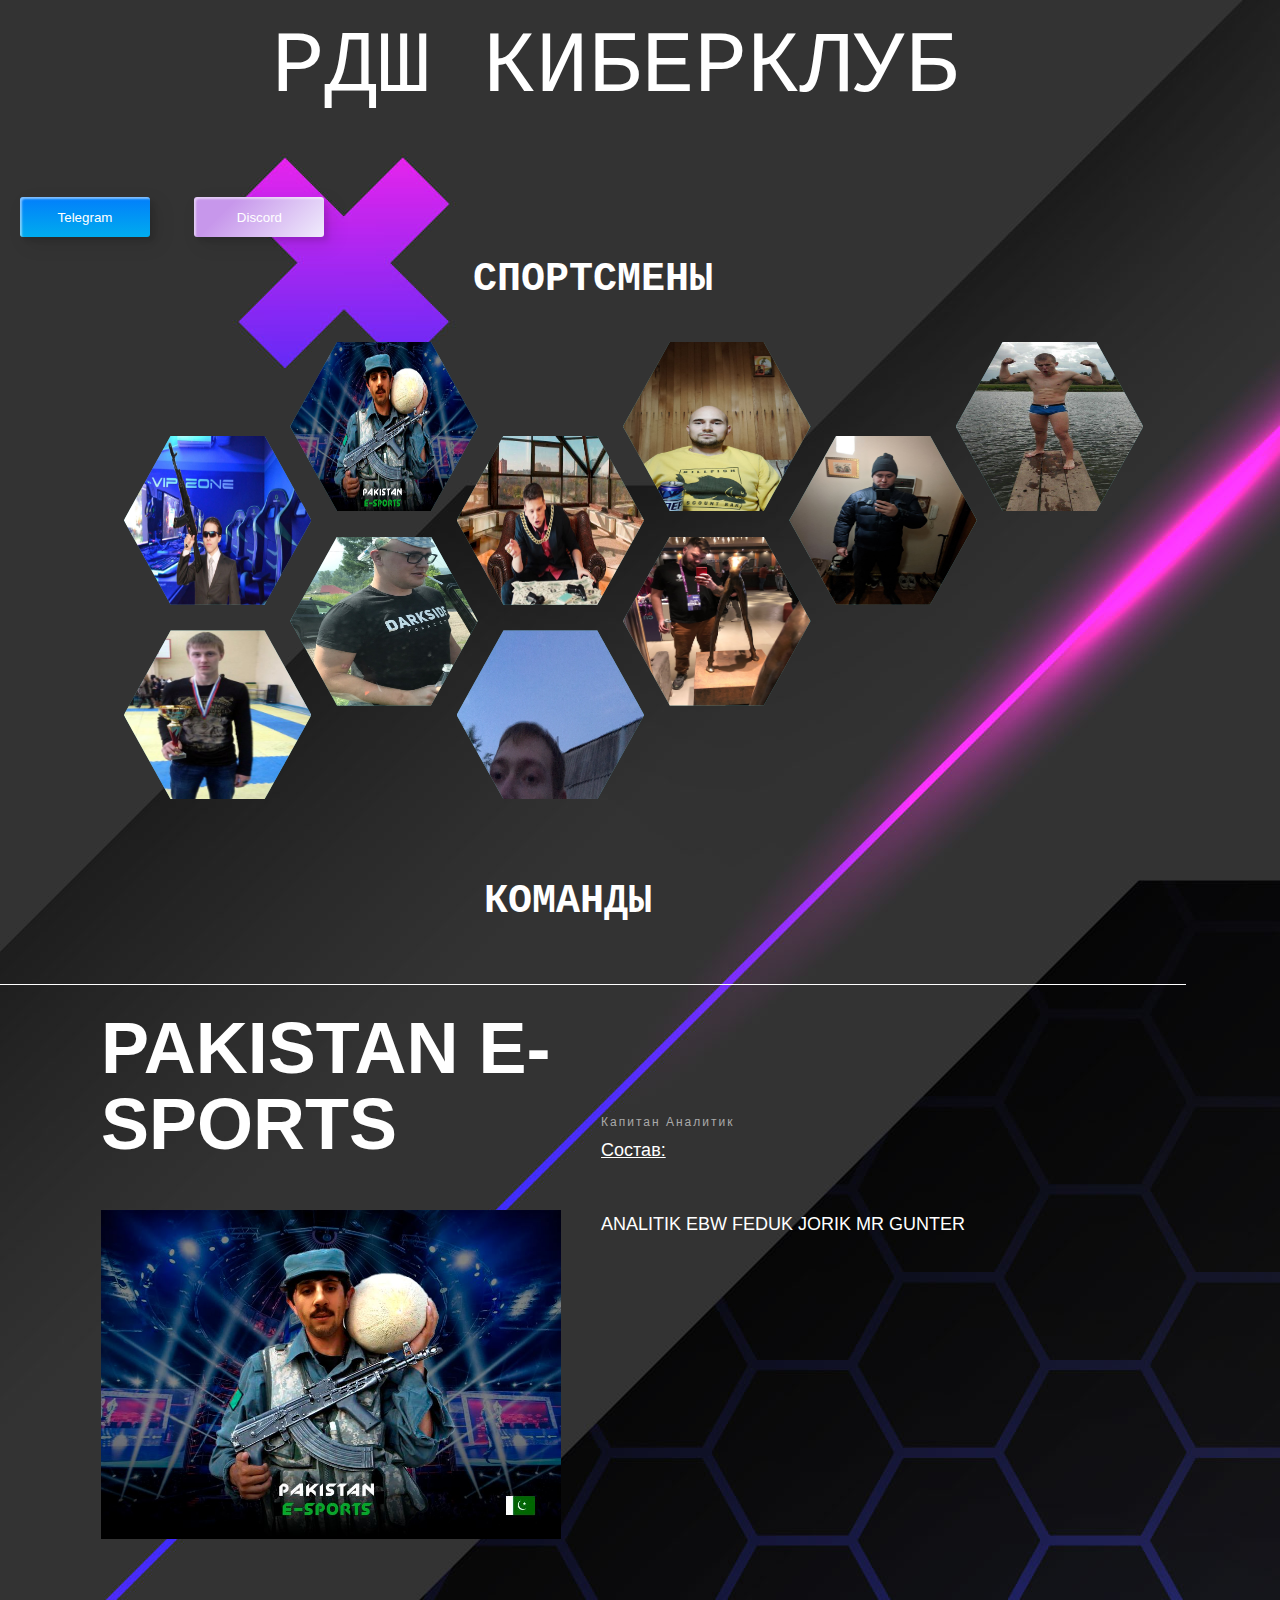
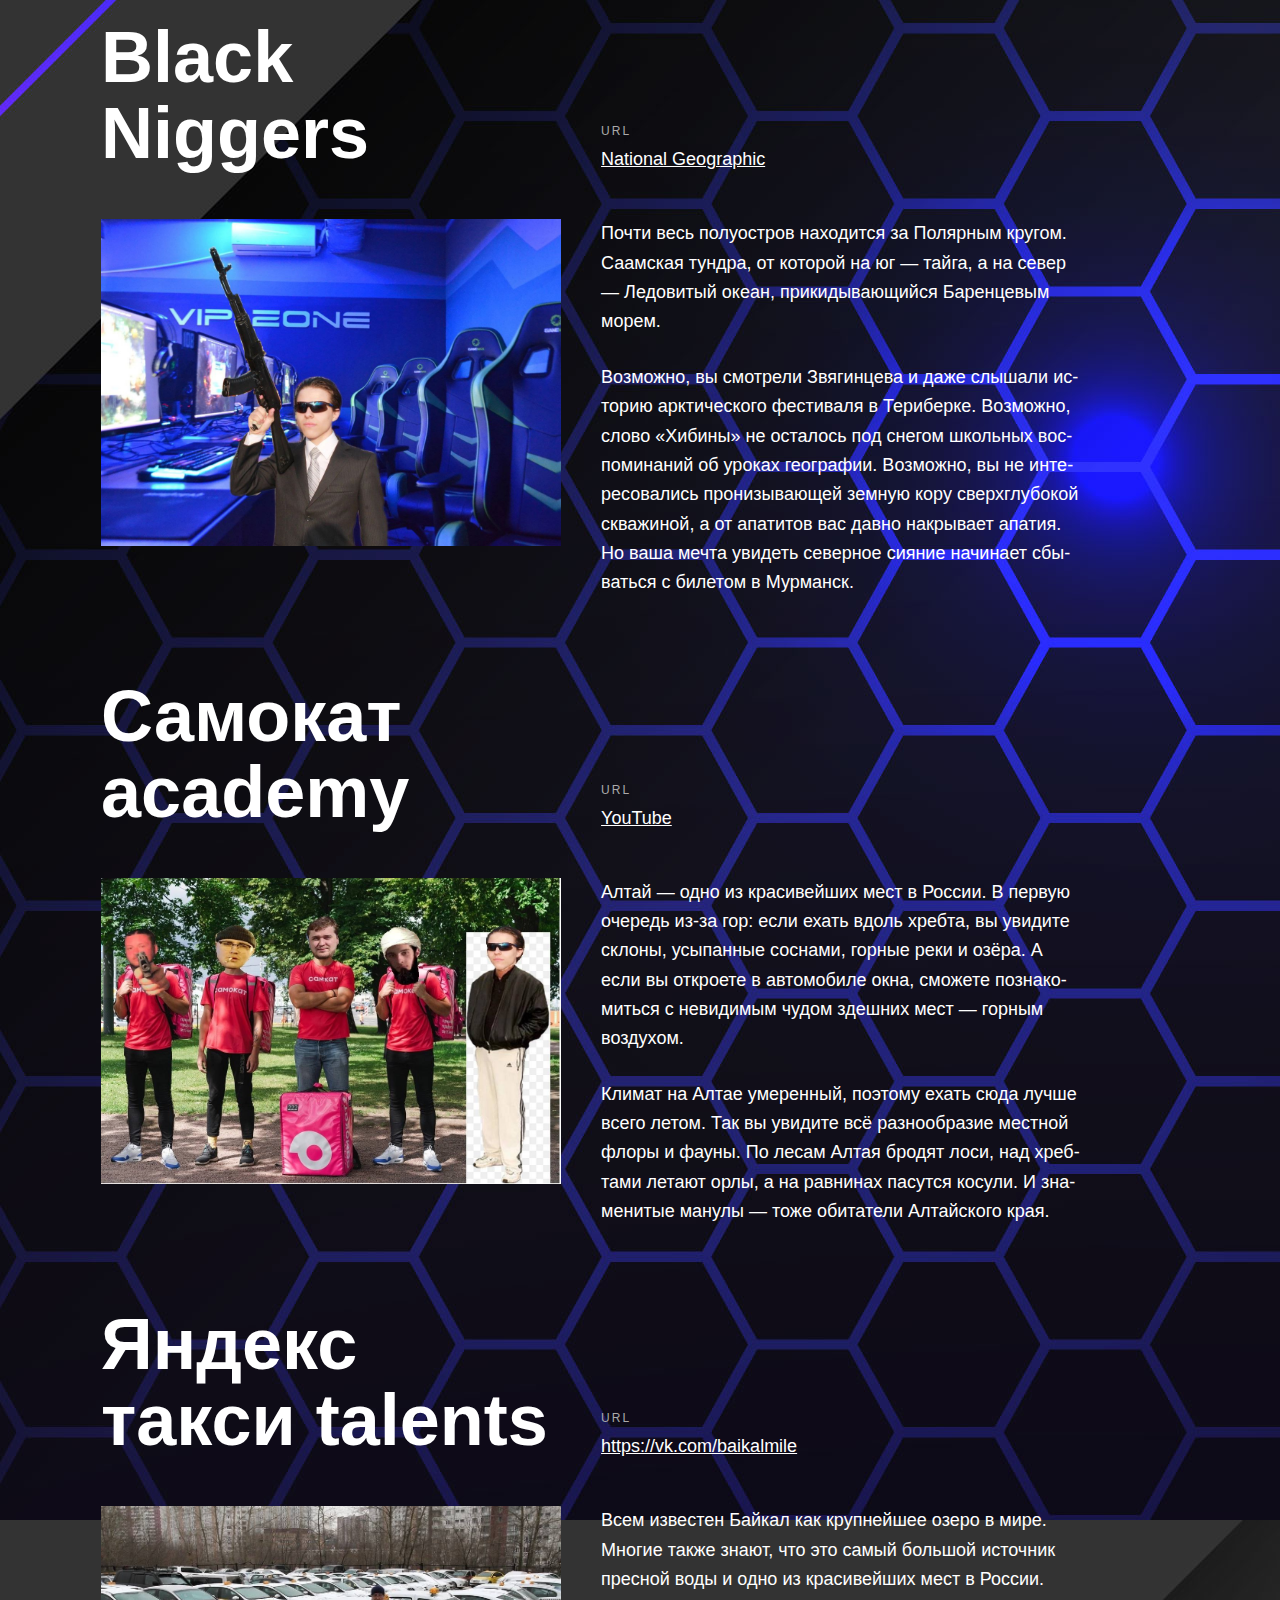
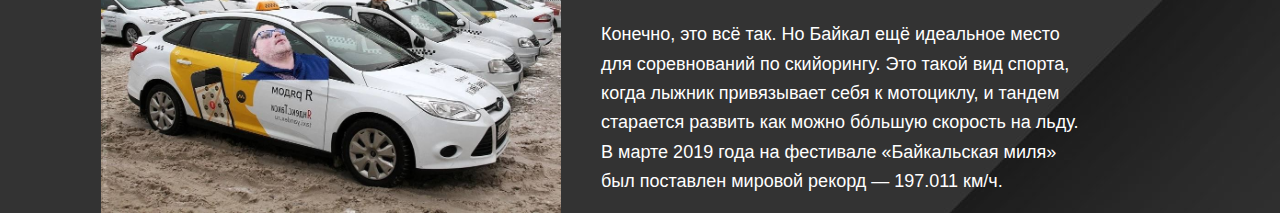
==== index.html @ 188e40ac "Add files via upload" ====
<!DOCTYPE html>
<html lang="ru">

<head>
  <meta charset="UTF-8">
  <meta name="viewport" content="width=device-width, initial-scale=1.0">
  <link rel="stylesheet" href="pages/index.css">
  <link rel="stylesheet" href="index.css">
  <script src="index.js" defer></script>
  <title>РДШ Киберклуб</title>
  
</head>

<body>
  <header class="header">
    <h1 class="content" id="title"> РДШ Киберклуб</h1>
    <button onclick="document.location='https://t.me/supercybersport1337'" class="custom-btn btn-3"><span>Telegram</span></button>
    <button onclick="document.location='https://discord.gg/qyDtnRh3'" class="custom-btn btn-8"><span>Discord</span></button>
    <!--<nav class="header__menu">
      <ul class="header__lang-links">
        <li>
          <a class="header__lang-link header__lang-link_active" href="#">Ru</a>
        </li>
        <li>
          <a class="header__lang-link" href="team.html">Спортсмены</a>
        </li>
      </ul>
    </nav> !-->
  </header>

  <div>
    <h3 class="sizebox2" >Спортсмены</h3>
  </div>

  <section>
    <article>
      <figure>
        <h2>@sega_mega_drive</h2>
        <p>Кирилл Быковский</p>
      </figure>
      <img class="imgclass" alt src='./image/photo_2022-09-01_16-28-26.jpg' />
    </article>
    <article>
      <figure>
      <h2>@Аналитик</h2>
        <p>Даниил Саетов</p>
      </figure>
      <img class="imgclass" alt src='./image/photo_2022-09-01_16-49-21.jpg' />
    </article>
    <article>
      <figure>
        <h2>@fantasy0</h2>
      <p>Андрей Плотских</p>
      </figure>
      <img class="imgclass" alt src='./image/1RIcvPGhxqQ.jpg' />
    </article>
    <article>
      <figure>
        <h2>@funduk</h2>
      <p>Андрей Федюшев</p>
      </figure>
      <img class="imgclass" alt src='./image/photo_2022-09-10_00-01-37.jpg' />
    </article>
    <article>
      <figure>
        <h2>@afentus<h2>
          <p>Георгий Козлов</p>
      </figure>
      <img class="imgclass" alt src='./image/photo_2022-11-27_17-04-59.jpg' />
    </article>
    <article>
      <figure>
        <h2>@dakand</h2>
        <p>Александр Качан</p>
      </figure>
      <img class="imgclass" alt src='./image/photo_2020-07-27_19-02-52.jpg' />
    </article>
    <article>
      <figure>
        <h2>@semagkz</h2>
        <p>Семён Чукомин</p>
      </figure>
      <img class="imgclass" alt src='./image/ZJxuggcKNNY.jpg' />
    </article>
    <article>
      <figure>
        <h2>@ebw</h2>
        <p>Егор Байлов</p>
      </figure> 
      <img class="imgclass" alt src='./image/wIw_cjrdZV8.jpg' />
    </article>
    <article>
      <figure>
      <h2>@???</h2>
        <p>Дмитрий Погодин</p>
      </figure>
      <img class="imgclass" alt src='./image/2T1kezBASJc.jpg' />
    </article>
    <article>
      <figure>
      <h2>@MrGunter</h2>
        <p>Михаил Коленько</p>
      </figure>
      <img class="imgclass" alt src='./image/vQcKiQM_UZw.jpg' />
    </article>
  </section>
      
  <div>
    <h3 class="content sizebox1" id="credits">Команды</h3>
  </div>

  <div class="places" aria-label="Команды">
    <div class="place">
      <h2 class="place__title">PAKISTAN E-SPORTS</h2>
      <div class="place__website">
        <p class="place__url-heading">Капитан Аналитик</p>
        <a class="place__link" href="http://park-kosa.ru" target="_blank">Состав:</a>
      </div>
      <img class="place__image" src="./image/photo_2022-09-01_16-49-21.jpg" alt="Куршская коса">
      <div>
        <p class="place__paragraph">ANALITIK EBW FEDUK JORIK MR GUNTER</p>
        
      </div>
    </div>
    <div class="place">
      <h2 class="place__title">Black Niggers</h2>
      <div class="place__website">
        <p class="place__url-heading">URL</p>
        <a class="place__link" href="https://yourshot.nationalgeographic.com/photos/?keywords=kolskiy"
          target="_blank">National Geographic</a>
      </div>
      <img class="place__image" src="./image/photo_2022-09-01_16-28-26.jpg" alt="Кольский">
      <div>
        <p class="place__paragraph">Почти весь полуостров находится за Полярным кругом. Саамская тундра, от которой на
          юг — тайга, а на север — Ледовитый океан, прикидывающийся Баренцевым морем.</p>
        <p class="place__paragraph">Возможно, вы смотрели Звягинцева и даже слышали историю арктического фестиваля в
          Териберке. Возможно, слово «Хибины» не осталось под снегом школьных воспоминаний об уроках географии.
          Возможно, вы не интересовались пронизывающей земную кору сверхглубокой скважиной, а от апатитов вас давно
          накрывает апатия. Но ваша мечта увидеть северное сияние начинает сбываться с билетом в Мурманск.</p>
      </div>
    </div>
    <div class="place">
      <h2 class="place__title">Самокат academy</h2>
      <div class="place__website">
        <p class="place__url-heading">URL</p>
        <a class="place__link" href="https://www.youtube.com/watch?v=7ZEsoV7kWAQ" target="_blank">YouTube</a>
      </div>
      <img class="place__image" src="./image/photo_2022-11-10_23-10-40.jpg" alt="Алтай">
      <div>
        <p class="place__paragraph">Алтай — одно из красивейших мест в России. В первую очередь из-за гор: если ехать
          вдоль хребта, вы увидите склоны, усыпанные соснами, горные реки и озёра. А если вы откроете в автомобиле окна,
          сможете познакомиться с невидимым чудом здешних мест — горным воздухом.</p>
        <p class="place__paragraph">Климат на Алтае умеренный, поэтому ехать сюда лучше всего летом. Так вы увидите всё
          разнообразие местной флоры и фауны. По лесам Алтая бродят лоси, над хребтами летают орлы, а на равнинах
          пасутся косули. И знаменитые манулы — тоже обитатели Алтайского края.</p>
      </div>
    </div>
    <div class="place">
      <h2 class="place__title">Яндекс такси talents</h2>
      <div class="place__website">
        <p class="place__url-heading">URL</p>
        <a class="place__link" href="https://vk.com/baikalmile" target="_blank">https://vk.com/baikalmile</a>
      </div>
      <img class="place__image" src="./image/photo_2022-10-18_15-48-47.jpg" alt="Байкал">
      <div>
        <p class="place__paragraph">Всем известен Байкал как крупнейшее озеро в мире. Многие также знают, что это самый
          большой источник пресной воды и одно из красивейших мест в России.</p>
        <p class="place__paragraph">Конечно, это всё так. Но Байкал ещё идеальное место для соревнований по скийорингу.
          Это такой вид спорта, когда лыжник привязывает себя к мотоциклу, и тандем старается развить как можно бóльшую
          скорость на льду. В марте 2019 года на фестивале «Байкальская миля» был поставлен мировой рекорд — 197.011
          км/ч.</p>
      </div>
    </div>
  </div>

  
      
</body>

</html>
---- pages/index.css ----
@import url(../vendor/normalize.css);
@import url(../vendor/fonts/inter.css);
@import url(../blocks/page/page.css);
@import url(../blocks/header/header.css);
@import url(../blocks/header/__logo/header__logo.css);
@import url(../blocks/header/__menu/header__menu.css);
@import url(../blocks/header/__lang-links/header__lang-links.css);
@import url(../blocks/header/__lang-link/header__lang-link.css);
@import url(../blocks/header/__lang-link/_active/header__lang-link_active.css);
@import url(../blocks/lead/lead.css);
@import url(../blocks/lead/__title/lead__title.css);
@import url(../blocks/lead/__subtitle/lead__subtitle.css);
@import url(../blocks/lead/__image/lead__image.css);
@import url(../blocks/lead/__caption/lead__caption.css);
@import url(../blocks/intro/intro.css);
@import url(../blocks/intro/__title/intro__title.css);
@import url(../blocks/intro/__text/intro__text.css);
@import url(../blocks/intro/__list/intro__list.css);
@import url(../blocks/intro/__list-weight/intro__list-weight.css);
@import url(../blocks/intro/__list-flex/intro__list-flex.css);
@import url(../blocks/photo-grid/photo-grid.css);
@import url(../blocks/photo-grid/__size/photo-grid__size.css);
@import url(../blocks/places/places.css);
@import url(../blocks/place/place.css);
@import url(../blocks/place/__title/place__title.css);
@import url(../blocks/place/__website/place__website.css);
@import url(../blocks/place/__url-heading/place__url-heading.css);
@import url(../blocks/place/__link/place__link.css);
@import url(../blocks/place/__image/place__image.css);
@import url(../blocks/place/__paragraph/place__paragraph.css);
@import url(../blocks/cover/cover.css);
@import url(../blocks/cover/__title/cover__title.css);
@import url(../blocks/cover/__subtitle/cover__subtitle.css);
@import url(../blocks/cover/__link/cover__link.css);
@import url(../blocks/footer/footer.css);
@import url(../blocks/footer/__menu-list/footer__menu-list.css);
@import url(../blocks/footer/__copyright/footer__copyright.css);
@import url(../blocks/footer/__links/footer__links.css);
@import url(../blocks/footer/__link/footer__link.css);
---- index.css ----
*, *:after, *:before {box-sizing: inherit;}
* {margin:0;padding:0;border: 0 none; position: relative;}
:root {
  --sinSerif: -apple-system, BlinkMacSystemFont, "Segoe UI", "Roboto", "Oxygen", "Ubuntu", "Cantarell", "Fira Sans", "Droid Sans", "Helvetica Neue", sans-serif;
  --Nhexa: 4;
  --gap: 2vw;
  --size: calc(calc(100vw / var(--Nhexa)) - var(--gap));
}
@media only screen and (min-width: 1100px) {:root {--Nhexa: 6;}}
@media only screen and (max-width: 600px) {
  :root {--Nhexa: 2;}
  body {margin-right: calc(var(--size) * .3);}
}
html {
  background: url(./image/Kerfin7-NEA-2262.jpg);
 
  box-sizing: border-box;
  font-family: var(--sinSerif);
  font-size: 1rem;
  color: #fff;
}
body {
  padding-right: calc(var(--size) * .5);
  overflow-X: hidden;
  hyphens: auto;
}
section {
  margin: calc(var(--size) * .5) auto 0;
  width: calc(var(--size) * calc(var(--Nhexa) - 1));
  display: grid;
  grid-template-columns: repeat(var(--Nhexa), 1fr);
  grid-gap: var(--gap);
}
article {
  background: cadetblue;
  width: var(--size); 
  height: calc(var(--size) / 1.1111111);
  clip-path: url(#hexagono);
  clip-path: polygon(25% 0, 75% 0, 100% 50%, 75% 100%, 25% 100%, 0 50%);
  margin-right: calc(var(--size) / 2);
  color: #fff;
  overflow: hidden;
}
article:nth-child(2n) {margin: calc(var(--size) * -.5) calc(var(--size) * -.25) 0 calc(var(--size) * -.75);}
article::before {
  content: '';
  float: left;
  width: 25%;
  height: 100%;
  clip-path: polygon(0% 0%, 100% 0%, 0% 50%, 100% 100%, 0% 100%);
  shape-outside: polygon(0% 0%, 100% 0%, 0% 50%, 100% 100%, 0% 100%);
}
.imgclass {
  width: var(--size);
  height: var(--size);
  position: absolute;
  top: 50%;
  left: 50%;
  transform: translate(-50%, -50%);
  transform-origin: 0% 50%;
  transition: .75s;
  clip-path: url(#hexagono);
  clip-path: inherit;
  z-index:  10;
}
article:hover .imgclass {transform: translate(-50%, -50%) rotate(-110deg);}
h2 {font-size: 100%;}
figure {
  display: flex;
  flex-direction: column;
  flex-wrap: nowrap;
  justify-content: center;
  max-width: 50%;
  height: 100%;
  font-size: calc(9 / var(--Nhexa) * 1vw);
  line-height: 1;
  color: #fff;
  transition: .75s .05s;
  text-align: center;
}
figure p {
  font-size: 70%;
  line-height: 1.2;
  width: 100%;
}
h1 {
  width: 100vw;
  position: sticky;
  top: 0;
  z-index: 1;
  margin-bottom: calc(var(--size) * .55 + var(--gap));
  padding: 2vh 0;
  text-align: center;
  font-weight: 400;
  color: #fff;
}
body > p {
  font-size: 1.5rem;
  margin: 2rem 0 1rem calc(var(--size) * .5);
  font-weight: 200;
}

/*_____________________________________________________________*/

.content{
  font-family: monospace;
  margin: auto;
  color: white;
  padding-bottom: 60px;
  padding-right: 50px;
}

#title{
  text-align: center;
  text-transform: uppercase;
  font-size : 5.5em;
}

/*_____________________________________________________________*/

/* .header {
  max-width: 1184px;
  padding: 0 48px 0;
  margin-top: 28px;
  display: flex;
  flex-direction: column;
  justify-content: space-between;
}

.header__menu {
  margin-top: 18px;
}

.header__lang-link {
  text-decoration: none;
  color: white;
  transition: opacity .2s ease-out;
}
  
.header__lang-link:hover {
  opacity: .5;
}

.header__lang-links {
  list-style: none;
  margin: 0;
  padding: 0;
  display: flex;
  gap: 18px;
  font-style: normal;
  font-weight: 400;
  font-size: 24px;
  line-height: 28px;
} */

.sizebox1 {
  text-align: center;
  text-transform: uppercase;
  font-size : 2.5em;
  border-bottom : solid 1px white;
  padding-top: 80px;
}

.sizebox2 {
  font-family: monospace;
  text-align: center;
  text-transform: uppercase;
  font-size : 2.5em;
  color: #fff;
  padding-bottom: 40px;
 
}

/*____________________________*/

button {
  margin: 20px;
}
.custom-btn {
  width: 130px;
  height: 40px;
  color: #fff;
  border-radius: 5px;
  padding: 10px 25px;
  font-family: 'Lato', sans-serif;
  font-weight: 500;
  background: transparent;
  cursor: pointer;
  transition: all 0.3s ease;
  position: relative;
  display: inline-block;
   box-shadow:inset 2px 2px 2px 0px rgba(255,255,255,.5),
   7px 7px 20px 0px rgba(0,0,0,.1),
   4px 4px 5px 0px rgba(0,0,0,.1);
  outline: none;
  padding: 1rem 1.5rem; /* Поля вокруг текста */
  text-decoration: none; /* Убираем подчёркивание */
  border-radius: 3px;
}

.btn-3 {
  background: rgb(0,172,238);
background: linear-gradient(0deg, rgba(0,172,238,1) 0%, rgba(2,126,251,1) 100%);
  width: 130px;
  height: 40px;
  line-height: 42px;
  padding: 0;
  border: none;
  
}
.btn-3 span {
  position: relative;
  display: block;
  width: 100%;
  height: 100%;
}
.btn-3:before,
.btn-3:after {
  position: absolute;
  content: "";
  right: 0;
  top: 0;
   background: rgba(2,126,251,1);
  transition: all 0.3s ease;
}
.btn-3:before {
  height: 0%;
  width: 2px;
}
.btn-3:after {
  width: 0%;
  height: 2px;
}
.btn-3:hover{
   background: transparent;
  box-shadow: none;
}
.btn-3:hover:before {
  height: 100%;
}
.btn-3:hover:after {
  width: 100%;
}
.btn-3 span:hover{
   color: rgba(2,126,251,1);
}
.btn-3 span:before,
.btn-3 span:after {
  position: absolute;
  content: "";
  left: 0;
  bottom: 0;
   background: rgba(2,126,251,1);
  transition: all 0.3s ease;
}
.btn-3 span:before {
  width: 2px;
  height: 0%;
}
.btn-3 span:after {
  width: 0%;
  height: 2px;
}
.btn-3 span:hover:before {
  height: 100%;
}
.btn-3 span:hover:after {
  width: 100%;
}

/* 8 */
.btn-8 {
  background-color: #f0ecfc;
background-image: linear-gradient(315deg, #f0ecfc 0%, #c797eb 74%);
  line-height: 42px;
  padding: 0;
  border: none;
}
.btn-8 span {
  position: relative;
  display: block;
  width: 100%;
  height: 100%;
}
.btn-8:before,
.btn-8:after {
  position: absolute;
  content: "";
  right: 0;
  bottom: 0;
  background: #c797eb;
  /*box-shadow:  4px 4px 6px 0 rgba(255,255,255,.5),
              -4px -4px 6px 0 rgba(116, 125, 136, .2), 
    inset -4px -4px 6px 0 rgba(255,255,255,.5),
    inset 4px 4px 6px 0 rgba(116, 125, 136, .3);*/
  transition: all 0.3s ease;
}
.btn-8:before{
   height: 0%;
   width: 2px;
}
.btn-8:after {
  width: 0%;
  height: 2px;
}
.btn-8:hover:before {
  height: 100%;
}
.btn-8:hover:after {
  width: 100%;
}
.btn-8:hover{
  background: transparent;
}
.btn-8 span:hover{
  color: #c797eb;
}
.btn-8 span:before,
.btn-8 span:after {
  position: absolute;
  content: "";
  left: 0;
  top: 0;
  background: #c797eb;
  /*box-shadow:  4px 4px 6px 0 rgba(255,255,255,.5),
              -4px -4px 6px 0 rgba(116, 125, 136, .2), 
    inset -4px -4px 6px 0 rgba(255,255,255,.5),
    inset 4px 4px 6px 0 rgba(116, 125, 136, .3);*/
  transition: all 0.3s ease;
}
.btn-8 span:before {
  width: 2px;
  height: 0%;
}
.btn-8 span:after {
  height: 2px;
  width: 0%;
}
.btn-8 span:hover:before {
  height: 100%;
}
.btn-8 span:hover:after {
  width: 100%;
}
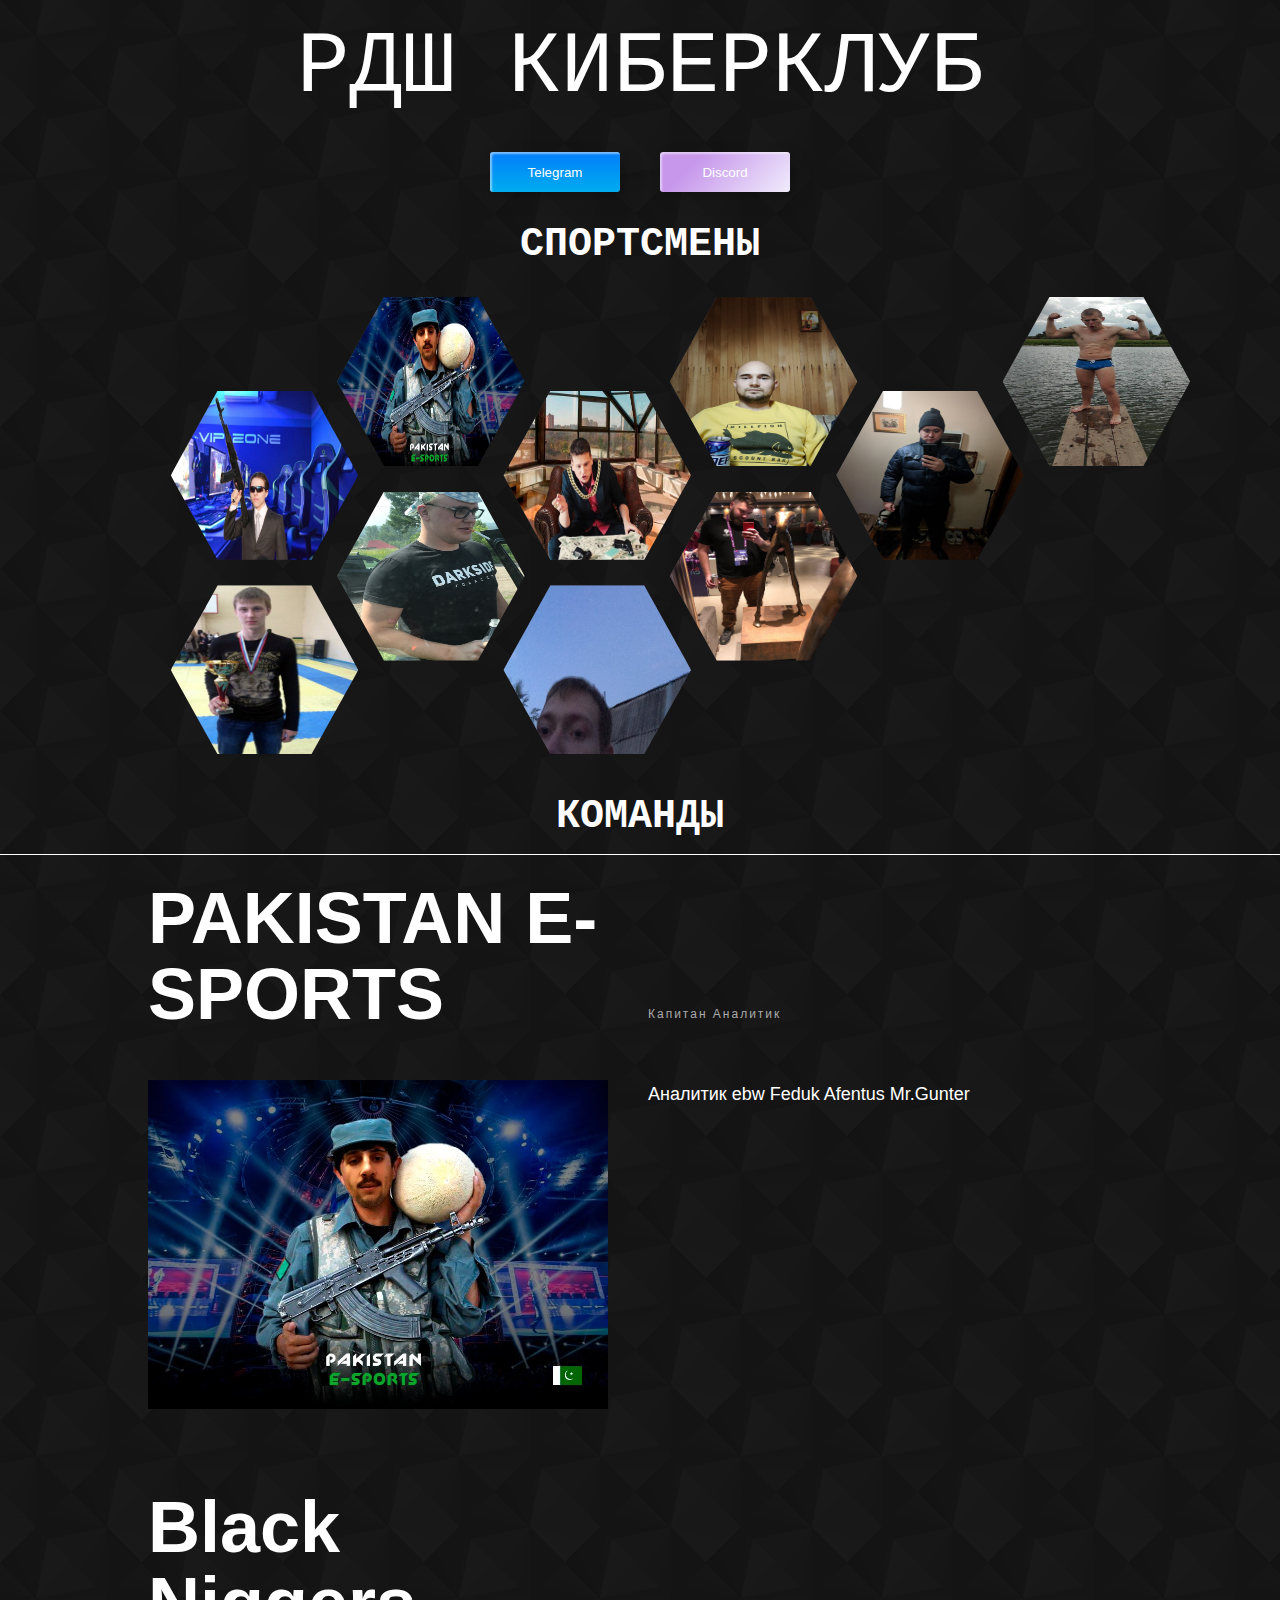
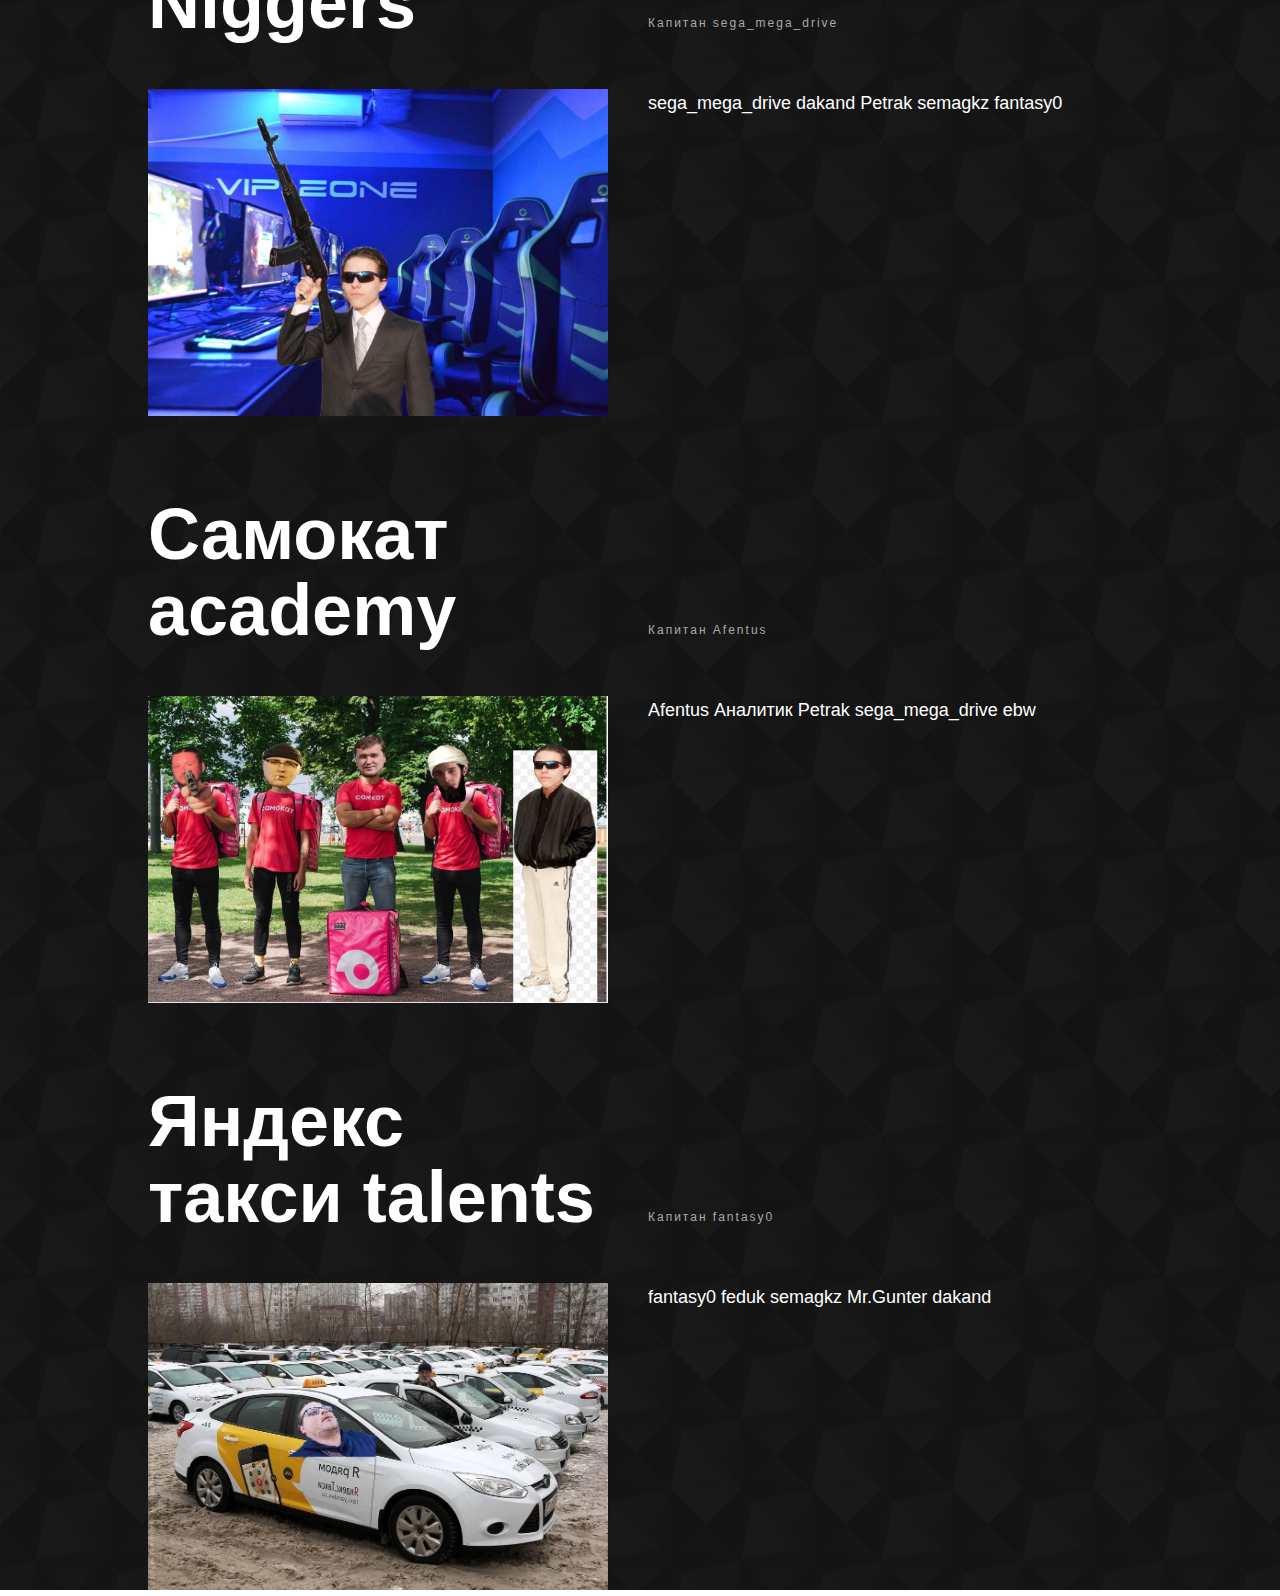
==== commit e73421f4: "dev" ====
--- a/index.html
+++ b/index.html
@@ -14,8 +14,10 @@
 <body>
   <header class="header">
     <h1 class="content" id="title"> РДШ Киберклуб</h1>
+      <div class="flexh">
     <button onclick="document.location='https://t.me/supercybersport1337'" class="custom-btn btn-3"><span>Telegram</span></button>
     <button onclick="document.location='https://discord.gg/qyDtnRh3'" class="custom-btn btn-8"><span>Discord</span></button>
+      </div>
     <!--<nav class="header__menu">
       <ul class="header__lang-links">
         <li>
@@ -114,61 +116,41 @@
       <h2 class="place__title">PAKISTAN E-SPORTS</h2>
       <div class="place__website">
         <p class="place__url-heading">Капитан Аналитик</p>
-        <a class="place__link" href="http://park-kosa.ru" target="_blank">Состав:</a>
       </div>
       <img class="place__image" src="./image/photo_2022-09-01_16-49-21.jpg" alt="Куршская коса">
       <div>
-        <p class="place__paragraph">ANALITIK EBW FEDUK JORIK MR GUNTER</p>
+        <p class="place__paragraph">Аналитик ebw Feduk Afentus Mr.Gunter</p>
         
       </div>
     </div>
     <div class="place">
       <h2 class="place__title">Black Niggers</h2>
       <div class="place__website">
-        <p class="place__url-heading">URL</p>
-        <a class="place__link" href="https://yourshot.nationalgeographic.com/photos/?keywords=kolskiy"
-          target="_blank">National Geographic</a>
+        <p class="place__url-heading">Капитан sega_mega_drive</p>
       </div>
       <img class="place__image" src="./image/photo_2022-09-01_16-28-26.jpg" alt="Кольский">
       <div>
-        <p class="place__paragraph">Почти весь полуостров находится за Полярным кругом. Саамская тундра, от которой на
-          юг — тайга, а на север — Ледовитый океан, прикидывающийся Баренцевым морем.</p>
-        <p class="place__paragraph">Возможно, вы смотрели Звягинцева и даже слышали историю арктического фестиваля в
-          Териберке. Возможно, слово «Хибины» не осталось под снегом школьных воспоминаний об уроках географии.
-          Возможно, вы не интересовались пронизывающей земную кору сверхглубокой скважиной, а от апатитов вас давно
-          накрывает апатия. Но ваша мечта увидеть северное сияние начинает сбываться с билетом в Мурманск.</p>
+        <p class="place__paragraph">sega_mega_drive dakand Petrak semagkz fantasy0</p>
       </div>
     </div>
     <div class="place">
       <h2 class="place__title">Самокат academy</h2>
       <div class="place__website">
-        <p class="place__url-heading">URL</p>
-        <a class="place__link" href="https://www.youtube.com/watch?v=7ZEsoV7kWAQ" target="_blank">YouTube</a>
+        <p class="place__url-heading">Капитан Afentus</p>
       </div>
       <img class="place__image" src="./image/photo_2022-11-10_23-10-40.jpg" alt="Алтай">
       <div>
-        <p class="place__paragraph">Алтай — одно из красивейших мест в России. В первую очередь из-за гор: если ехать
-          вдоль хребта, вы увидите склоны, усыпанные соснами, горные реки и озёра. А если вы откроете в автомобиле окна,
-          сможете познакомиться с невидимым чудом здешних мест — горным воздухом.</p>
-        <p class="place__paragraph">Климат на Алтае умеренный, поэтому ехать сюда лучше всего летом. Так вы увидите всё
-          разнообразие местной флоры и фауны. По лесам Алтая бродят лоси, над хребтами летают орлы, а на равнинах
-          пасутся косули. И знаменитые манулы — тоже обитатели Алтайского края.</p>
+        <p class="place__paragraph">Afentus Аналитик Petrak sega_mega_drive ebw</p>
       </div>
     </div>
     <div class="place">
       <h2 class="place__title">Яндекс такси talents</h2>
       <div class="place__website">
-        <p class="place__url-heading">URL</p>
-        <a class="place__link" href="https://vk.com/baikalmile" target="_blank">https://vk.com/baikalmile</a>
+        <p class="place__url-heading">Капитан fantasy0</p>
       </div>
       <img class="place__image" src="./image/photo_2022-10-18_15-48-47.jpg" alt="Байкал">
       <div>
-        <p class="place__paragraph">Всем известен Байкал как крупнейшее озеро в мире. Многие также знают, что это самый
-          большой источник пресной воды и одно из красивейших мест в России.</p>
-        <p class="place__paragraph">Конечно, это всё так. Но Байкал ещё идеальное место для соревнований по скийорингу.
-          Это такой вид спорта, когда лыжник привязывает себя к мотоциклу, и тандем старается развить как можно бóльшую
-          скорость на льду. В марте 2019 года на фестивале «Байкальская миля» был поставлен мировой рекорд — 197.011
-          км/ч.</p>
+        <p class="place__paragraph">fantasy0 feduk semagkz Mr.Gunter dakand</p>
       </div>
     </div>
   </div>
--- a/index.css
+++ b/index.css
@@ -9,10 +9,9 @@
 @media only screen and (min-width: 1100px) {:root {--Nhexa: 6;}}
 @media only screen and (max-width: 600px) {
   :root {--Nhexa: 2;}
-  body {margin-right: calc(var(--size) * .3);}
 }
 html {
-  background: url(./image/Kerfin7-NEA-2262.jpg);
+  background: url(./image/69.png);
  
   box-sizing: border-box;
   font-family: var(--sinSerif);
@@ -20,7 +19,6 @@
   color: #fff;
 }
 body {
-  padding-right: calc(var(--size) * .5);
   overflow-X: hidden;
   hyphens: auto;
 }
@@ -31,8 +29,21 @@
   grid-template-columns: repeat(var(--Nhexa), 1fr);
   grid-gap: var(--gap);
 }
+
+@media (max-width: 1024px) {
+  section {
+    margin-left: 100px;
+  }
+}
+
+@media (max-width: 600px) {
+  section {
+    margin-left: 35px;
+  }
+}
+
 article {
-  background: cadetblue;
+  background: linear-gradient(133deg, rgba(102,97,97,1) 0%, rgba(64,64,71,1) 35%, rgba(0,0,0,1) 100%);
   width: var(--size); 
   height: calc(var(--size) / 1.1111111);
   clip-path: url(#hexagono);
@@ -106,14 +117,26 @@
   font-family: monospace;
   margin: auto;
   color: white;
-  padding-bottom: 60px;
-  padding-right: 50px;
+  padding-bottom: 15px;
+  position: relative;
 }
 
 #title{
   text-align: center;
   text-transform: uppercase;
   font-size : 5.5em;
+}
+
+@media (max-width: 640px) {
+  #title {
+    font-size : 4em;
+  }
+}
+
+@media (max-width: 500px) {
+  #title {
+    font-size : 2.5em;
+  }
 }
 
 /*_____________________________________________________________*/
@@ -153,12 +176,18 @@
   line-height: 28px;
 } */
 
+
+.flexh {
+  display: flex;
+  justify-content: center;
+}
+
 .sizebox1 {
   text-align: center;
   text-transform: uppercase;
   font-size : 2.5em;
   border-bottom : solid 1px white;
-  padding-top: 80px;
+  padding-top: 40px;
 }
 
 .sizebox2 {
@@ -167,8 +196,8 @@
   text-transform: uppercase;
   font-size : 2.5em;
   color: #fff;
-  padding-bottom: 40px;
- 
+  padding-bottom: 30px;
+  padding-top: 10px;
 }
 
 /*____________________________*/
@@ -341,4 +370,33 @@
 }
 .btn-8 span:hover:after {
   width: 100%;
+}
+
+
+/*____________*/
+.places {
+  margin: 25px auto 0;
+  max-width: 984px;
+  display: grid;
+  row-gap: 80px;
+}
+  
+@media (max-width: 1024px) {
+  .places {
+    margin: 25px 48px 0;
+  }
+}
+  
+@media (max-width: 900px) {
+  .places {
+    margin: 25px 24px 0;
+    row-gap: 73px;
+  }
+}
+  
+@media (max-width: 600px) {
+  .places {
+    margin: 25px 0 0;
+    row-gap: 50px;
+  }
 }